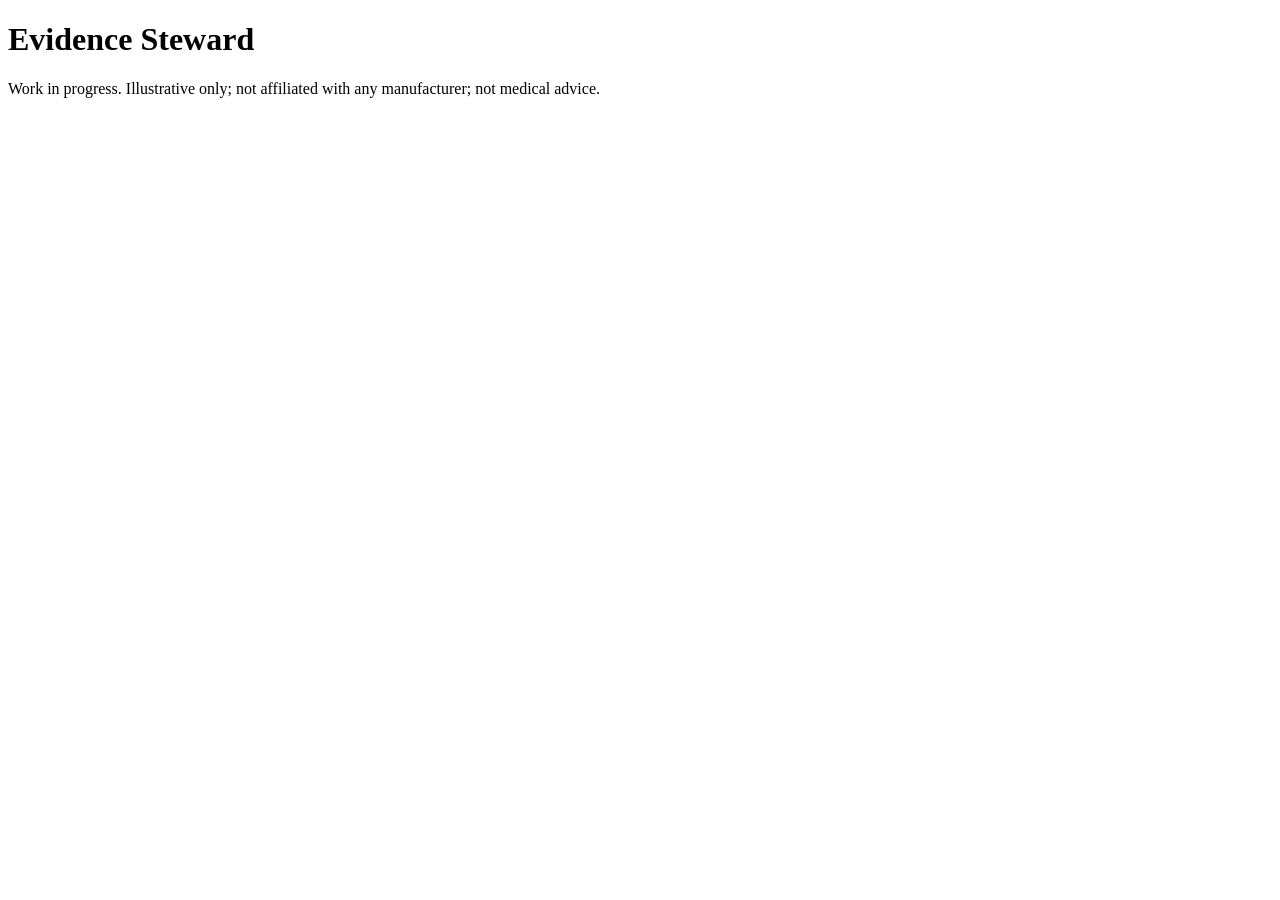
==== docs/index.html @ a33c11fd "Scaffold Evidence Steward and Question Desk sites Co-Authored-By: Claude Opus 5.5 <noreply@anthropic" ====
<!doctype html><html lang="en"><head><meta charset="utf-8"><title>Evidence Steward (work in progress)</title></head>
<body><h1>Evidence Steward</h1><p>Work in progress. Illustrative only; not affiliated with any manufacturer; not medical advice.</p></body></html>
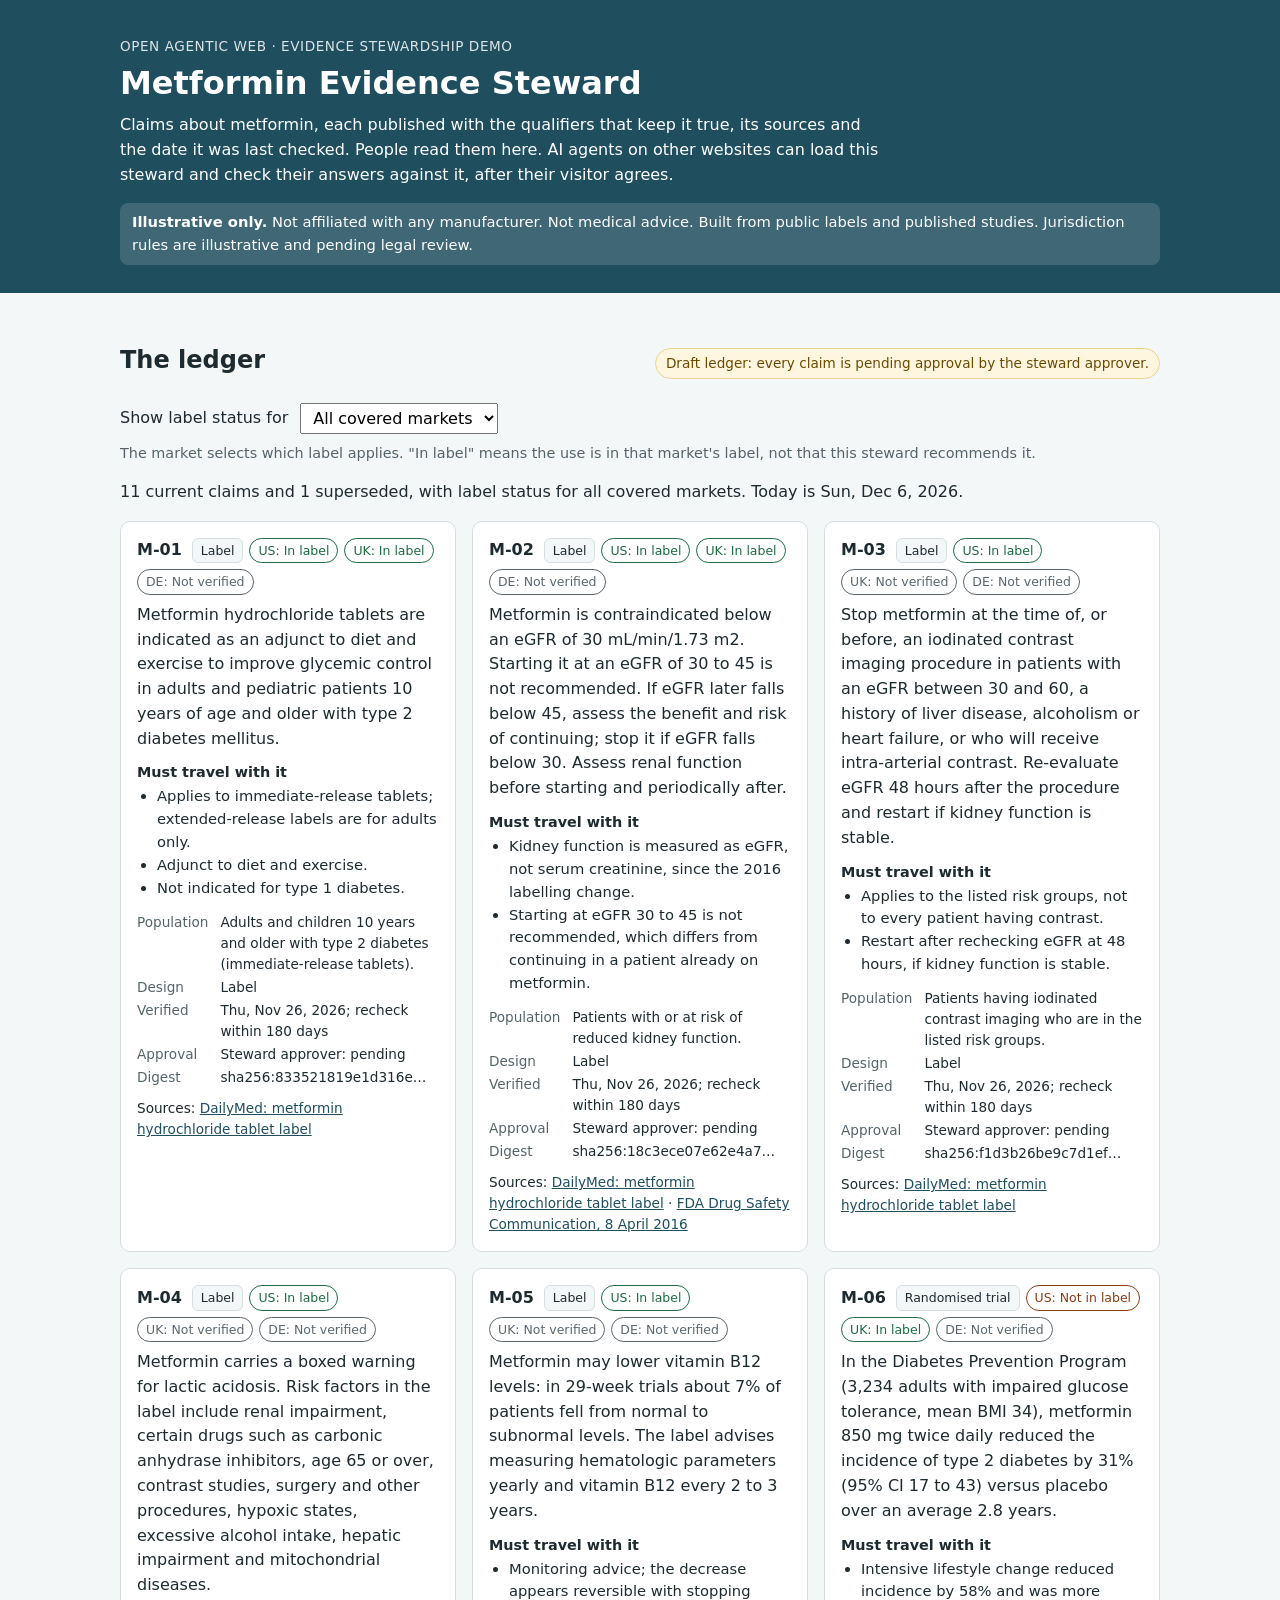
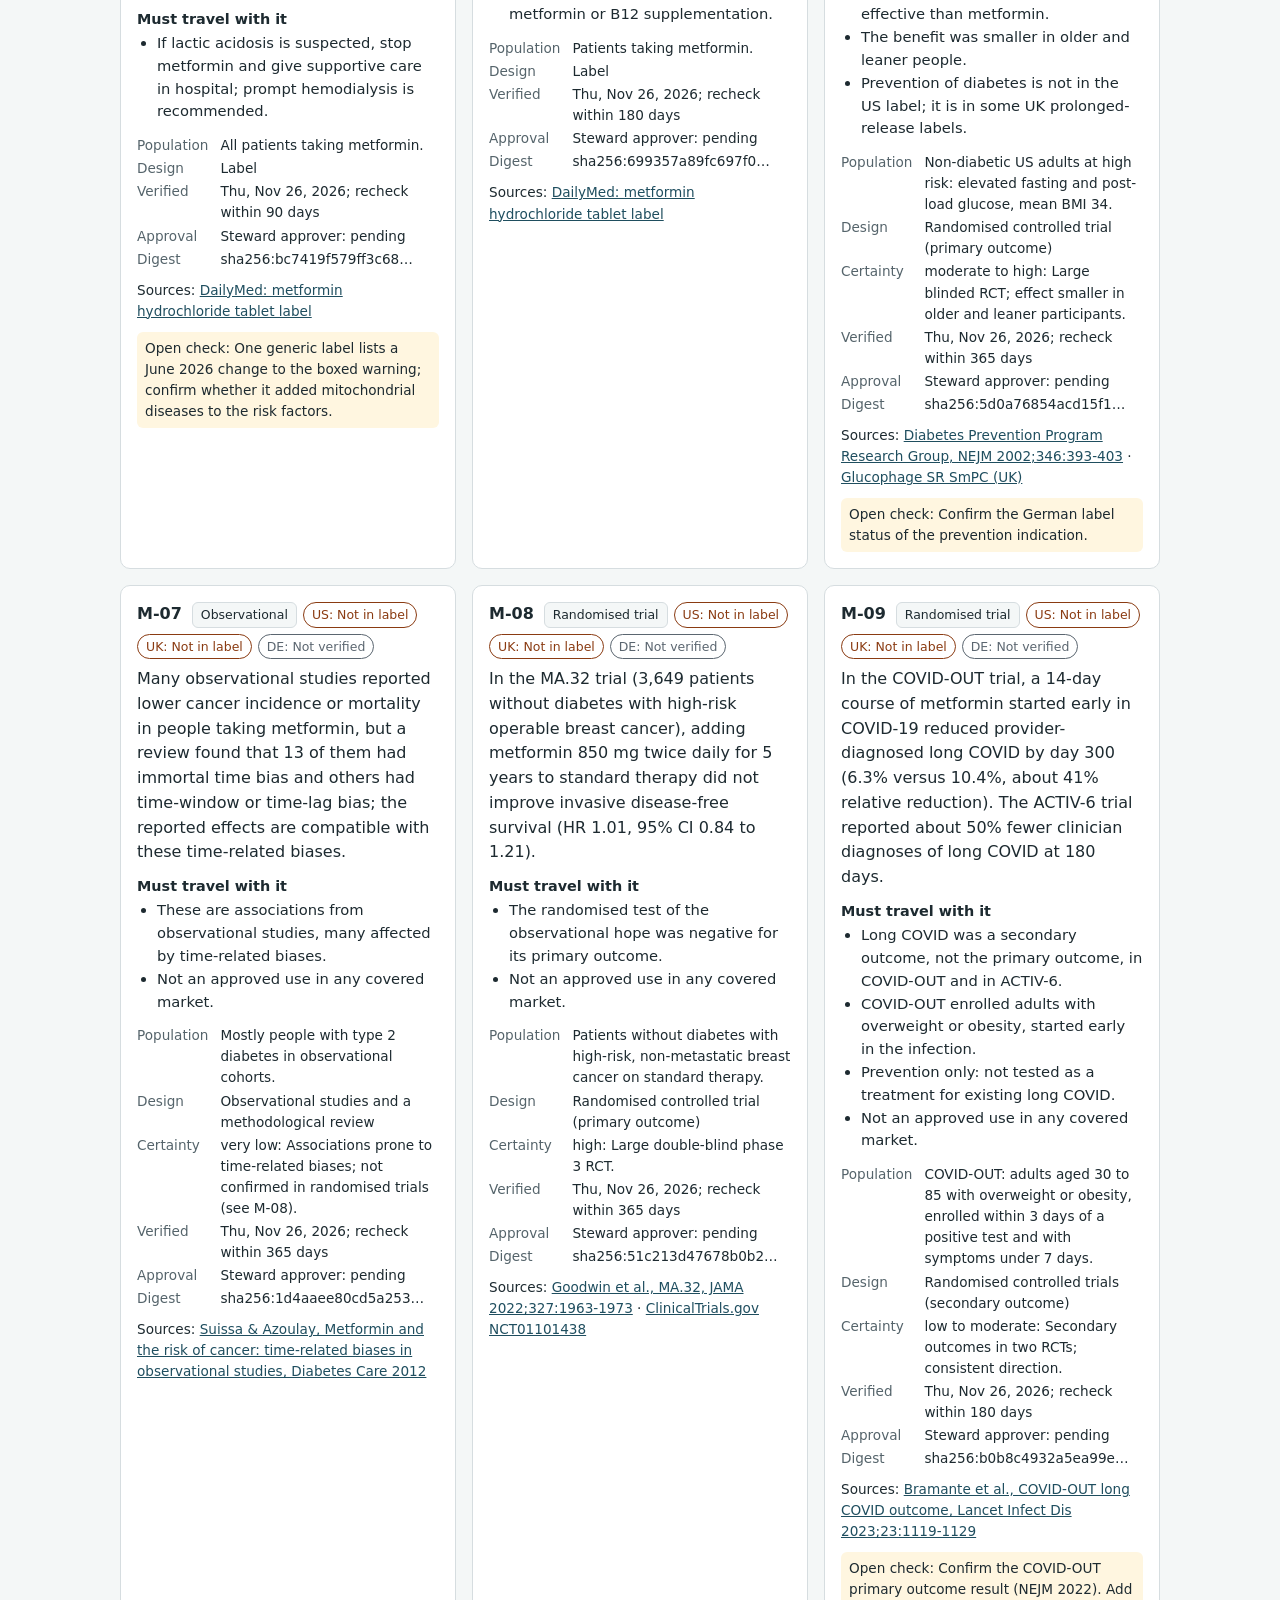
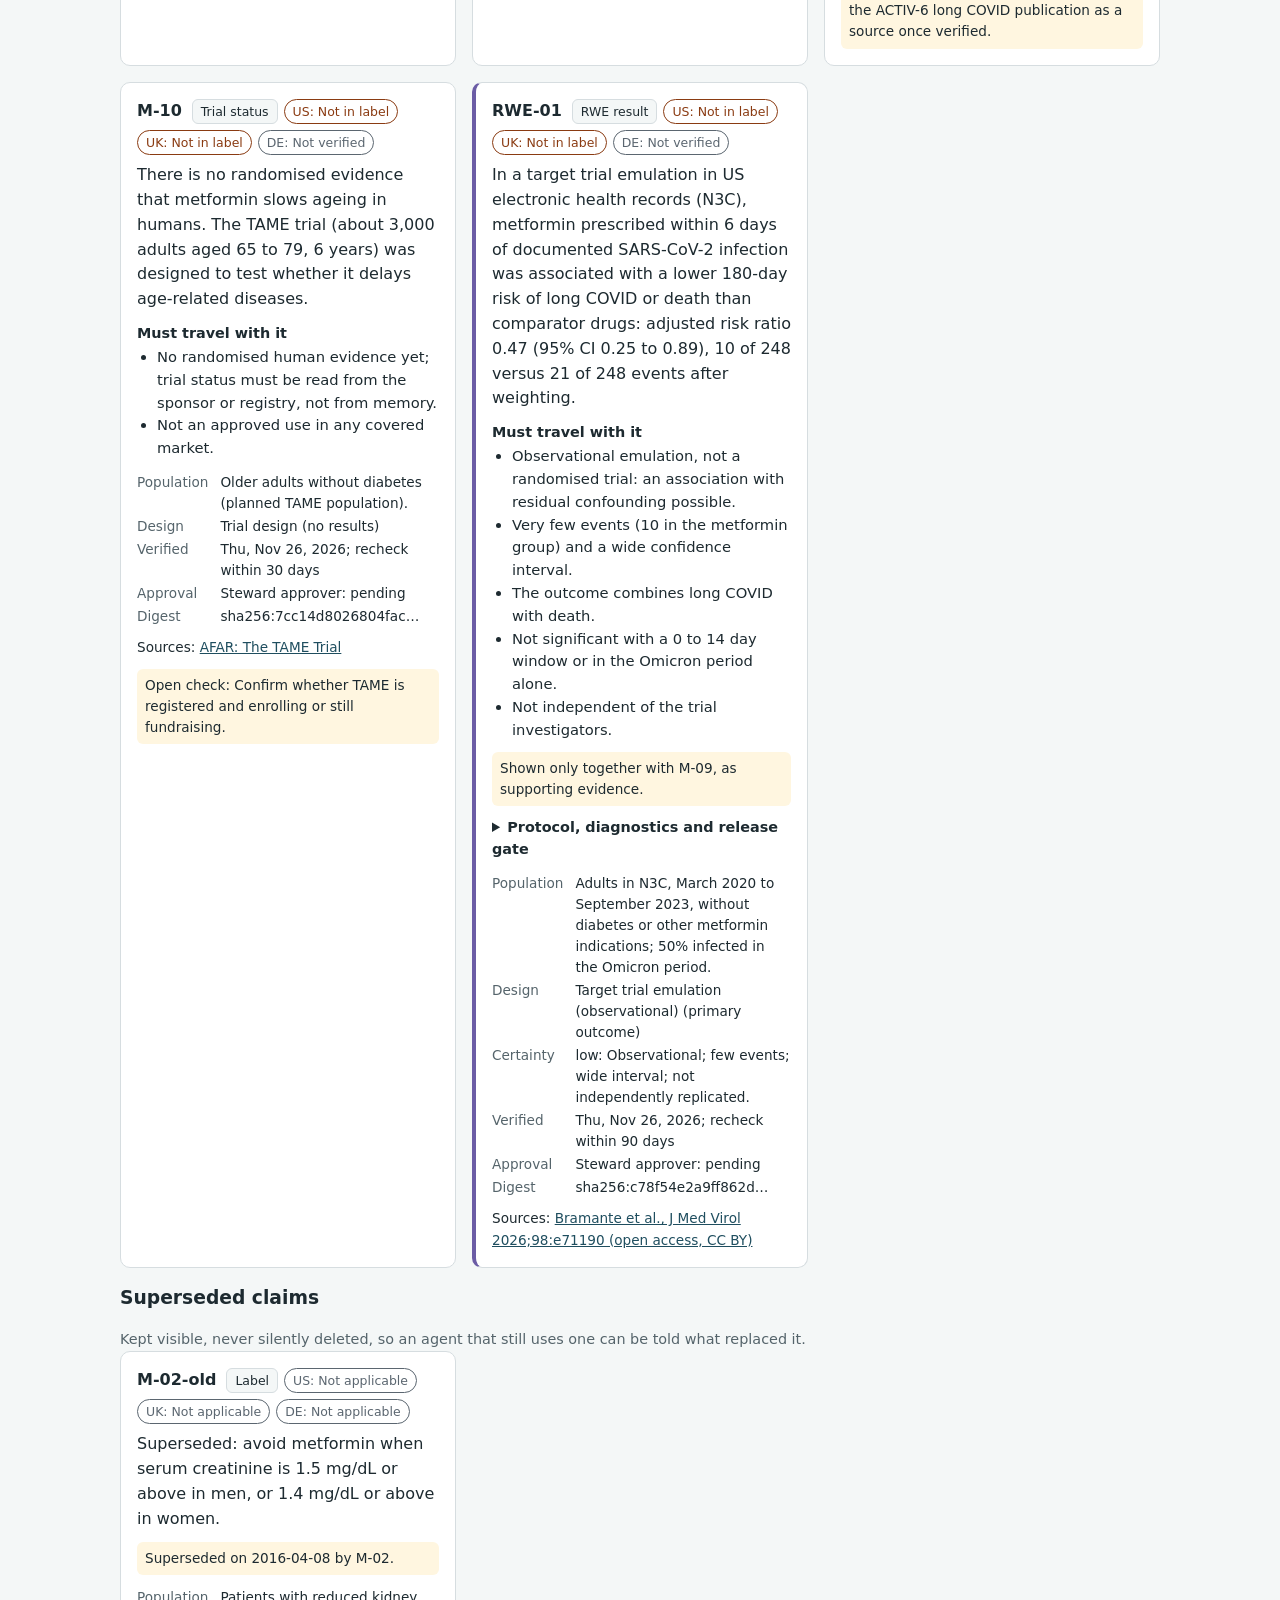
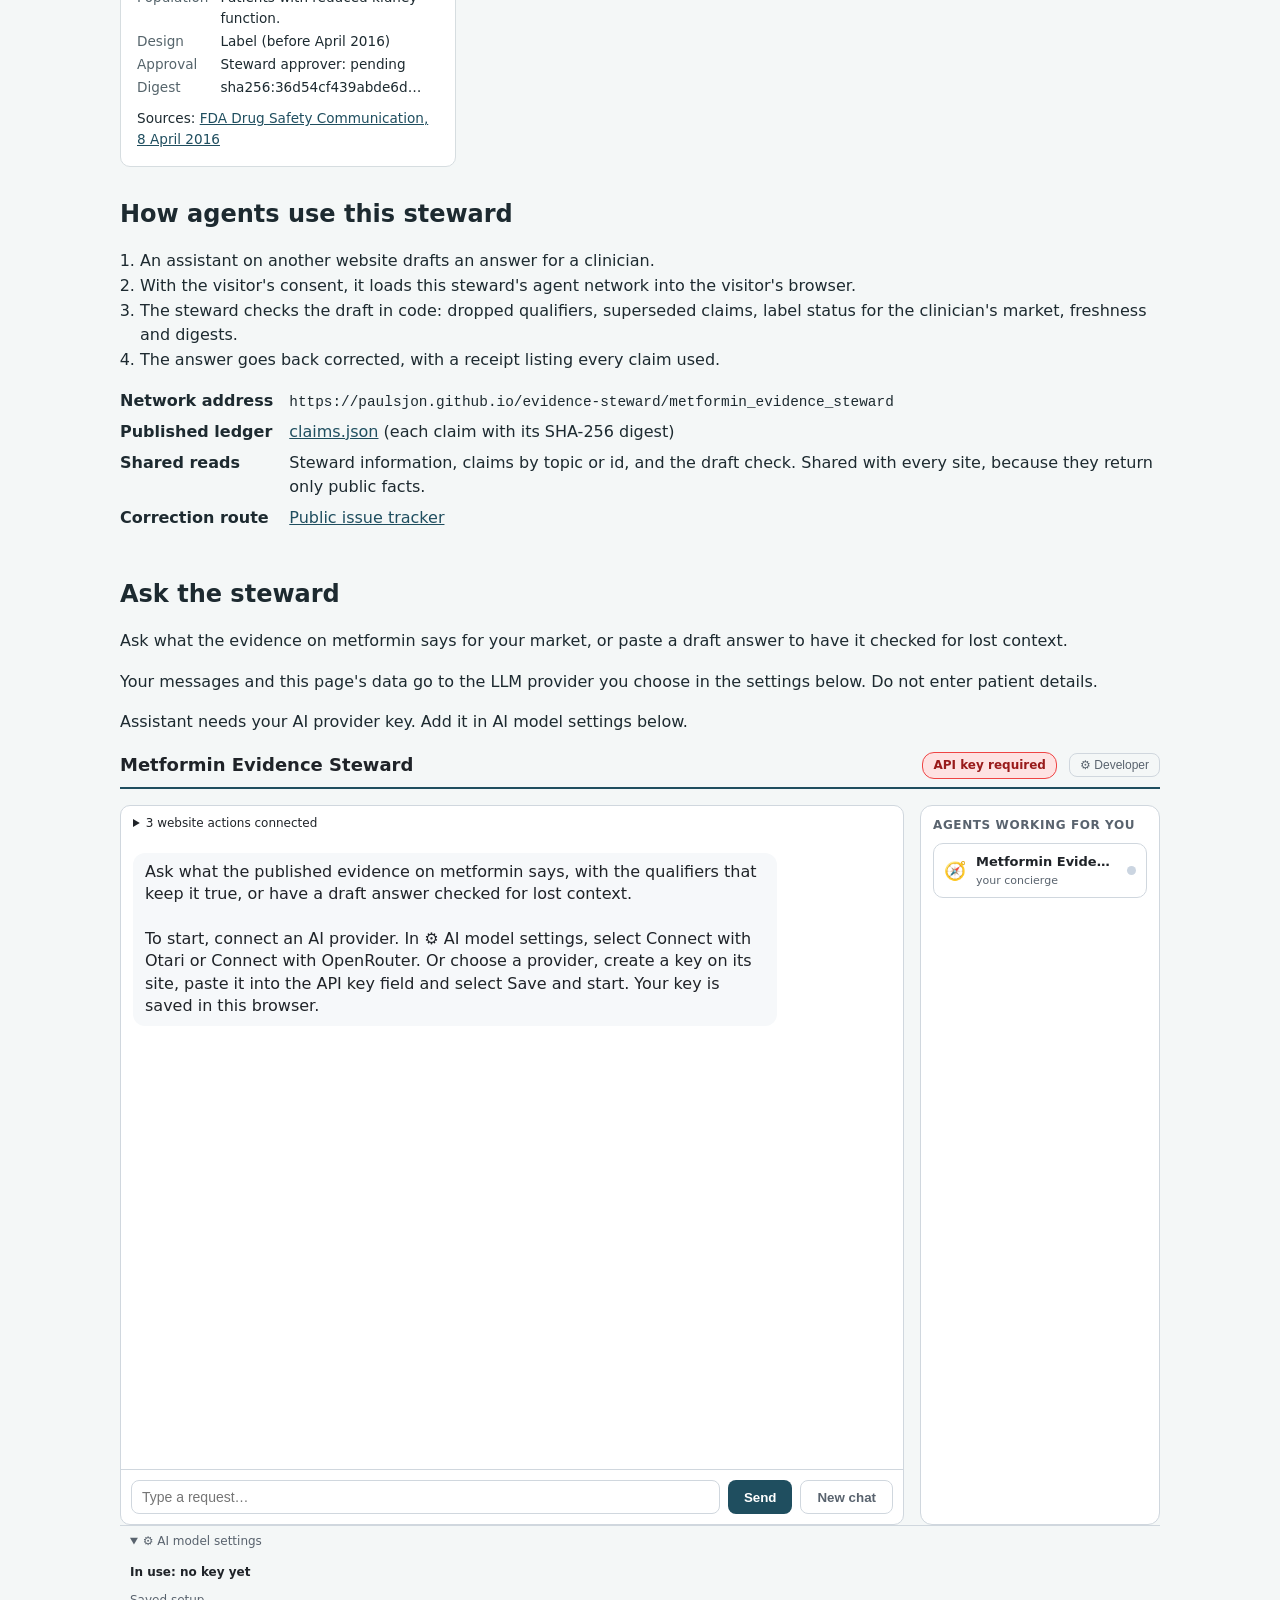
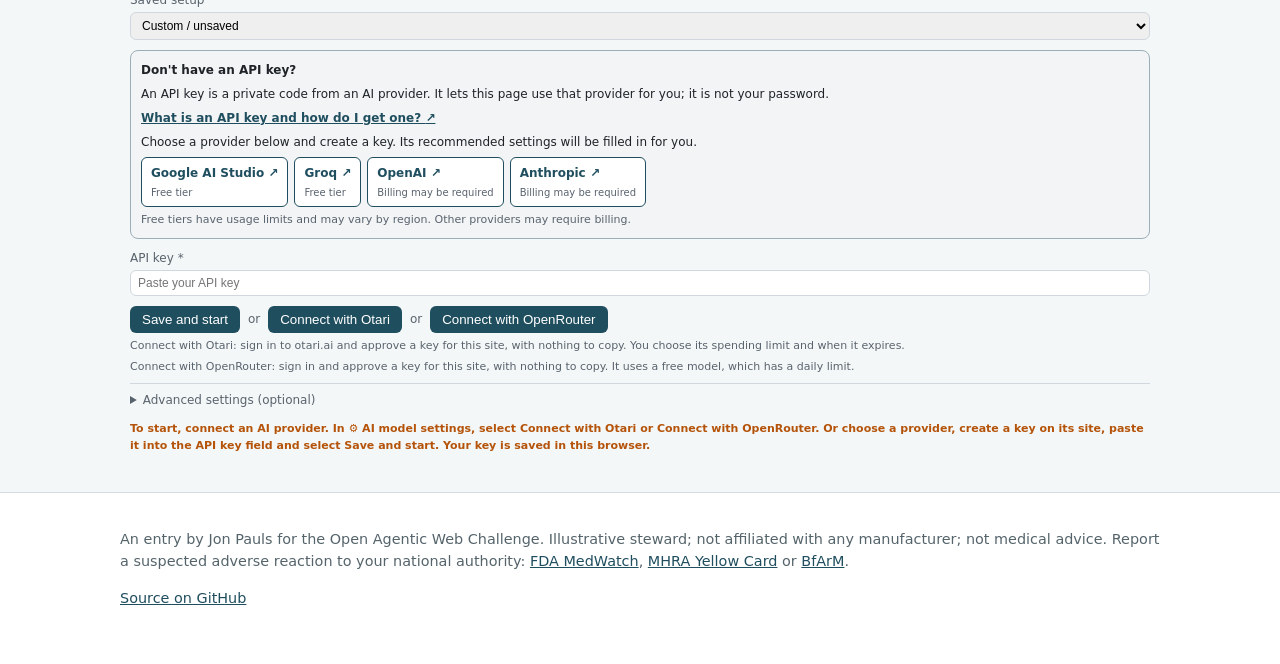
==== commit bec92088: "Build the Metformin Evidence Steward site Ledger of 12 claims with qualifiers, label status by marke" ====
--- a/docs/index.html
+++ b/docs/index.html
@@ -1,2 +1,90 @@
-<!doctype html><html lang="en"><head><meta charset="utf-8"><title>Evidence Steward (work in progress)</title></head>
-<body><h1>Evidence Steward</h1><p>Work in progress. Illustrative only; not affiliated with any manufacturer; not medical advice.</p></body></html>
+<!doctype html>
+<html lang="en">
+<head>
+  <meta charset="utf-8">
+  <meta name="viewport" content="width=device-width, initial-scale=1">
+  <title>Metformin Evidence Steward</title>
+  <meta name="description" content="An illustrative evidence steward for metformin on the open agentic web: versioned claims with the qualifiers that keep them true, for people and for AI agents.">
+  <link rel="icon" href="favicon.svg" type="image/svg+xml">
+  <link rel="stylesheet" href="styles.css">
+  <script type="module" src="js/app.js"></script>
+  <script type="module" src="site.js"></script>
+</head>
+<body>
+  <header class="site-header">
+    <div class="wrap">
+      <p class="eyebrow">Open agentic web · Evidence stewardship demo</p>
+      <h1>Metformin Evidence Steward</h1>
+      <p class="lead">Claims about metformin, each published with the qualifiers that keep it true, its sources and the date it was last checked. People read them here. AI agents on other websites can load this steward and check their answers against it, after their visitor agrees.</p>
+      <p class="banner" role="note"><strong>Illustrative only.</strong> Not affiliated with any manufacturer. Not medical advice. Built from public labels and published studies. Jurisdiction rules are illustrative and pending legal review.</p>
+    </div>
+  </header>
+
+  <main class="wrap">
+    <section id="ledger" aria-labelledby="ledger-heading">
+      <div class="section-head">
+        <h2 id="ledger-heading">The ledger</h2>
+        <p id="approval-state" class="pill pill-pending">Draft ledger: every claim is pending approval.</p>
+      </div>
+      <div class="controls">
+        <label for="jurisdiction">Show label status for</label>
+        <select id="jurisdiction">
+          <option value="unknown">All covered markets</option>
+          <option value="US">United States</option>
+          <option value="UK">United Kingdom</option>
+          <option value="DE">Germany</option>
+        </select>
+        <p class="hint">The market selects which label applies. "In label" means the use is in that market's label, not that this steward recommends it.</p>
+      </div>
+      <p id="ledger-status" role="status">Loading claims…</p>
+      <div id="claims" class="claims"></div>
+
+      <h3 id="superseded-heading">Superseded claims</h3>
+      <p class="hint">Kept visible, never silently deleted, so an agent that still uses one can be told what replaced it.</p>
+      <div id="superseded" class="claims"></div>
+    </section>
+
+    <section id="how" aria-labelledby="how-heading">
+      <h2 id="how-heading">How agents use this steward</h2>
+      <ol class="steps">
+        <li>An assistant on another website drafts an answer for a clinician.</li>
+        <li>With the visitor's consent, it loads this steward's agent network into the visitor's browser.</li>
+        <li>The steward checks the draft in code: dropped qualifiers, superseded claims, label status for the clinician's market, freshness and digests.</li>
+        <li>The answer goes back corrected, with a receipt listing every claim used.</li>
+      </ol>
+      <dl class="facts">
+        <dt>Network address</dt>
+        <dd><code id="network-url">https://paulsjon.github.io/evidence-steward/metformin_evidence_steward</code></dd>
+        <dt>Published ledger</dt>
+        <dd><a href="claims.json">claims.json</a> (each claim with its SHA-256 digest)</dd>
+        <dt>Shared reads</dt>
+        <dd>Steward information, claims by topic or id, and the draft check. Shared with every site, because they return only public facts.</dd>
+        <dt>Correction route</dt>
+        <dd id="correction-route"><a href="https://github.com/paulsjon/evidence-steward/issues">Public issue tracker</a></dd>
+      </dl>
+    </section>
+
+    <section id="assistant" class="assistant" aria-labelledby="assistant-heading">
+      <h2 id="assistant-heading">Ask the steward</h2>
+      <p>Ask what the evidence on metformin says for your market, or paste a draft answer to have it checked for lost context.</p>
+      <p class="assistant-note">Your messages and this page's data go to the LLM provider you choose in the settings below. Do not enter patient details.</p>
+      <p id="assistant-status" role="status">Connecting the assistant… If this message stays, the assistant could not load. You can still use the page directly.</p>
+      <div id="agent-app">
+        <div data-ns-slot="header"></div>
+        <div class="assistant-panels">
+          <div data-ns-slot="chat"></div>
+          <div data-ns-slot="agents"></div>
+        </div>
+        <div data-ns-slot="settings"></div>
+      </div>
+    </section>
+  </main>
+
+  <footer class="site-footer">
+    <div class="wrap">
+      <p>An entry by Jon Pauls for the Open Agentic Web Challenge. Illustrative steward; not affiliated with any manufacturer; not medical advice. Report a suspected adverse reaction to your national authority: <a href="https://www.fda.gov/safety/medwatch-fda-safety-information-and-adverse-event-reporting-program">FDA MedWatch</a>, <a href="https://yellowcard.mhra.gov.uk/">MHRA Yellow Card</a> or <a href="https://www.bfarm.de/EN/Medicinal-products/Pharmacovigilance/_node.html">BfArM</a>.</p>
+      <p><a href="https://github.com/paulsjon/evidence-steward">Source on GitHub</a></p>
+    </div>
+  </footer>
+</body>
+</html>
--- a/docs/styles.css
+++ b/docs/styles.css
@@ -0,0 +1,153 @@
+/* Metformin Evidence Steward: quiet, document-like styling. */
+:root {
+  --ink: #1d2a30;
+  --muted: #55646b;
+  --line: #d6dde0;
+  --paper: #ffffff;
+  --wash: #f4f7f7;
+  --brand: #1f4e5f;
+  --ok: #1e6b45;
+  --no: #8a3b12;
+  --grey: #5b6670;
+  --warn-bg: #fff6e0;
+}
+* { box-sizing: border-box; }
+body { margin: 0; font: 16px/1.55 system-ui, -apple-system, "Segoe UI", sans-serif; color: var(--ink); background: var(--wash); }
+.wrap { max-width: 1080px; margin: 0 auto; padding: 0 20px; }
+a { color: var(--brand); }
+code { font-size: 0.9em; overflow-wrap: anywhere; }
+h1, h2, h3, h4 { line-height: 1.25; }
+.site-header { background: var(--brand); color: #fff; padding: 36px 0 28px; }
+.site-header a { color: #fff; }
+.eyebrow { margin: 0 0 6px; font-size: 0.85rem; letter-spacing: 0.04em; text-transform: uppercase; opacity: 0.85; }
+.site-header h1 { margin: 0 0 10px; font-size: 2rem; }
+.lead { max-width: 760px; margin: 0 0 16px; }
+.banner { display: inline-block; margin: 0; padding: 8px 12px; border-radius: 8px; background: rgba(255,255,255,0.14); font-size: 0.92rem; }
+main section { margin: 32px 0; }
+.section-head { display: flex; flex-wrap: wrap; align-items: baseline; gap: 12px; justify-content: space-between; }
+.pill { margin: 0; padding: 4px 10px; border-radius: 999px; font-size: 0.85rem; }
+.pill-pending { background: var(--warn-bg); color: #6b4a00; border: 1px solid #ecd28f; }
+.controls { display: flex; flex-wrap: wrap; gap: 8px 12px; align-items: center; margin: 8px 0 16px; }
+.controls select { font: inherit; padding: 4px 8px; }
+.hint { flex-basis: 100%; margin: 0; color: var(--muted); font-size: 0.9rem; }
+.claims { display: grid; grid-template-columns: repeat(auto-fill, minmax(320px, 1fr)); gap: 16px; }
+.claim { background: var(--paper); border: 1px solid var(--line); border-radius: 10px; padding: 16px; }
+.claim-rwe_result { border-left: 4px solid #6b5ca5; }
+.claim-head { display: flex; flex-wrap: wrap; gap: 6px; align-items: center; margin-bottom: 8px; }
+.claim-id { font-weight: 700; margin-right: 4px; }
+.badge { font-size: 0.78rem; padding: 2px 8px; border-radius: 6px; background: var(--wash); border: 1px solid var(--line); }
+.chip { font-size: 0.78rem; padding: 2px 8px; border-radius: 999px; border: 1px solid currentColor; }
+.chip-approved { color: var(--ok); }
+.chip-unapproved { color: var(--no); }
+.chip-not_verified, .chip-not_applicable { color: var(--grey); }
+.statement { margin: 0 0 10px; }
+.claim h4 { margin: 12px 0 4px; font-size: 0.9rem; }
+.qualifiers { margin: 0; padding-left: 20px; font-size: 0.92rem; }
+.claim-facts { display: grid; grid-template-columns: max-content 1fr; gap: 2px 12px; margin: 12px 0 0; font-size: 0.85rem; }
+.claim-facts dt { color: var(--muted); }
+.claim-facts dd { margin: 0; overflow-wrap: anywhere; }
+.sources { font-size: 0.85rem; margin: 10px 0 0; }
+.verify-note, .superseded-note, .companion-note { font-size: 0.85rem; margin: 10px 0 0; padding: 6px 8px; border-radius: 6px; background: var(--warn-bg); }
+.rwe summary { cursor: pointer; margin-top: 10px; font-weight: 600; font-size: 0.9rem; }
+.rwe ul { font-size: 0.85rem; padding-left: 20px; }
+.steps { padding-left: 20px; }
+.facts { display: grid; grid-template-columns: max-content 1fr; gap: 6px 16px; }
+.facts dt { font-weight: 600; }
+.facts dd { margin: 0; }
+.site-footer { border-top: 1px solid var(--line); padding: 20px 0 40px; color: var(--muted); font-size: 0.9rem; background: var(--paper); }
+@media (max-width: 640px) { .claim-facts, .facts { grid-template-columns: 1fr; } }
+/* Assistant layout. Append to the site's stylesheet and set the colors to the site's palette. */
+.assistant { margin-top: 48px; }
+
+/* The runtime reads these variables for its chat, settings and agent panels.
+   The chat background below also uses --ns-bg. White text sits on --ns-primary (the
+   visitor's messages, Send, and the chat form and settings buttons) and on --ns-accent
+   (Send while a turn is steered), so give both at least 4.5:1 contrast with white.
+   --ns-accent also underlines the chat header. */
+#agent-app {
+  --ns-font: system-ui, sans-serif;
+  --ns-bg: #ffffff;
+  --ns-fg: #1f2328;
+  --ns-primary: #1f4e5f;
+  --ns-accent: #1f4e5f;
+  --ns-border: #d0d7de;
+  --ns-panelbg: #ffffff;
+  --ns-msgbg: #f6f8fa;
+  --ns-muted: #59636e;
+}
+
+.assistant-panels {
+  display: grid;
+  grid-template-columns: minmax(0, 1fr) 240px;
+  gap: 16px;
+  margin-top: 16px;
+}
+
+/* Set the height once the runtime has mounted the chat, so a failed load leaves no
+   empty box. */
+#agent-app.ns-composed-app [data-ns-slot="chat"] { height: 720px; }
+/* The runtime gives the chat no background of its own. Keep --ns-msgbg different from
+   --ns-bg, or bot replies lose their bubble. */
+#agent-app .ns-chat { background: var(--ns-bg); }
+
+/* Site-wide form rules often stretch the runtime's own controls. Undo them here. */
+#agent-app input[type="checkbox"],
+#agent-app input[type="radio"] { width: auto; }
+#agent-app .ns-header { flex-wrap: wrap; }
+/* Site label rules add margins and bold text, and the inputs inside the labels inherit
+   the weight. */
+#agent-app .ns-settings-body label { margin: 4px 0; font-weight: 400; }
+/* Chat forms label radio groups with a legend, so site legend fonts would reach them. */
+#agent-app .ns-w-label { font-family: inherit; }
+/* Site label rules add margins to chat form fields and make their options bold. */
+#agent-app .ns-widget label { margin: 0; }
+#agent-app .ns-w-radio label,
+#agent-app .ns-w-multi label,
+#agent-app .ns-w-toggle { font-weight: 400; }
+/* The runtime sizes radio and multi-choice options but not the checkbox label. */
+#agent-app .ns-w-toggle { font-size: 13px; }
+/* The runtime spaces its buttons with gap. A site's button margin pushes Send below the input. */
+#agent-app button { margin: 0; }
+/* Chat choices are buttons with a light background. A site's button color can hide their
+   titles. */
+#agent-app .ns-w-choice { color: var(--ns-fg); }
+/* A site's button:hover background also reaches the runtime's plain buttons, behind
+   their dark text. Keep the runtime's own backgrounds. */
+#agent-app .ns-devtoggle:not(.on):hover,
+#agent-app .ns-modal-close:hover { background: transparent; }
+#agent-app .ns-w-choice:disabled:hover { background: #fafbfc; }
+/* The runtime's message rule hides the partner consent card's own background, and its
+   Decline label then has too little contrast. */
+#agent-app .ns-consent { background: #fffbeb; }
+/* While a consent card waits, the status line above it already says "Contacting", though
+   nothing has been sent. Hide it until the visitor answers. */
+#agent-app .ns-msgs:has(.ns-consent-actions) > .ns-turn-status { display: none; }
+/* Long links in a reply would run out of the bubble on a phone. "anywhere" would also
+   let the consent card's buttons shrink and split their labels. */
+#agent-app .ns-msg { overflow-wrap: break-word; }
+/* On a phone the consent card is too narrow for its three buttons in one row, and
+   "Always allow" breaks onto two lines. Keep each label whole and wrap the row. */
+#agent-app .ns-consent-actions { flex-wrap: wrap; }
+#agent-app .ns-consent-actions button { white-space: nowrap; }
+
+/* site.js and the runtime add their confirmation dialogs to <body>, outside #agent-app.
+   Site h2 rules reach the heading, and the two buttons touch. A right margin keeps
+   wrapped buttons lined up on the left. */
+body > dialog h2 { margin: 0 0 12px; font: 700 1.25em system-ui, sans-serif; }
+body > dialog button { margin-right: 8px; }
+/* site.js's dialog: the details in two columns, and a plain decline button, so the two
+   choices do not look the same. */
+.assistant-review { max-width: 640px; width: 85%; max-height: 85vh; overflow: auto; border: 1px solid #888; border-radius: 12px; padding: 24px; font: 16px system-ui, sans-serif; }
+.assistant-review dl { display: grid; grid-template-columns: fit-content(40%) 1fr; gap: 4px 16px; margin: 12px 0; }
+.assistant-review dt { font-weight: 600; }
+.assistant-review dd { margin: 0; overflow-wrap: anywhere; }
+.assistant-review details { margin: 12px 0; }
+.assistant-review pre { white-space: pre-wrap; overflow-wrap: anywhere; }
+.assistant-review .assistant-decline { background: transparent; color: inherit; border: 1px solid currentColor; }
+
+@media (max-width: 760px) {
+  .assistant-panels { grid-template-columns: 1fr; }
+  /* On a phone, each detail goes under its label, so an email is not split. */
+  .assistant-review dl { grid-template-columns: 1fr; gap: 0; }
+  .assistant-review dd { margin-bottom: 8px; }
+}
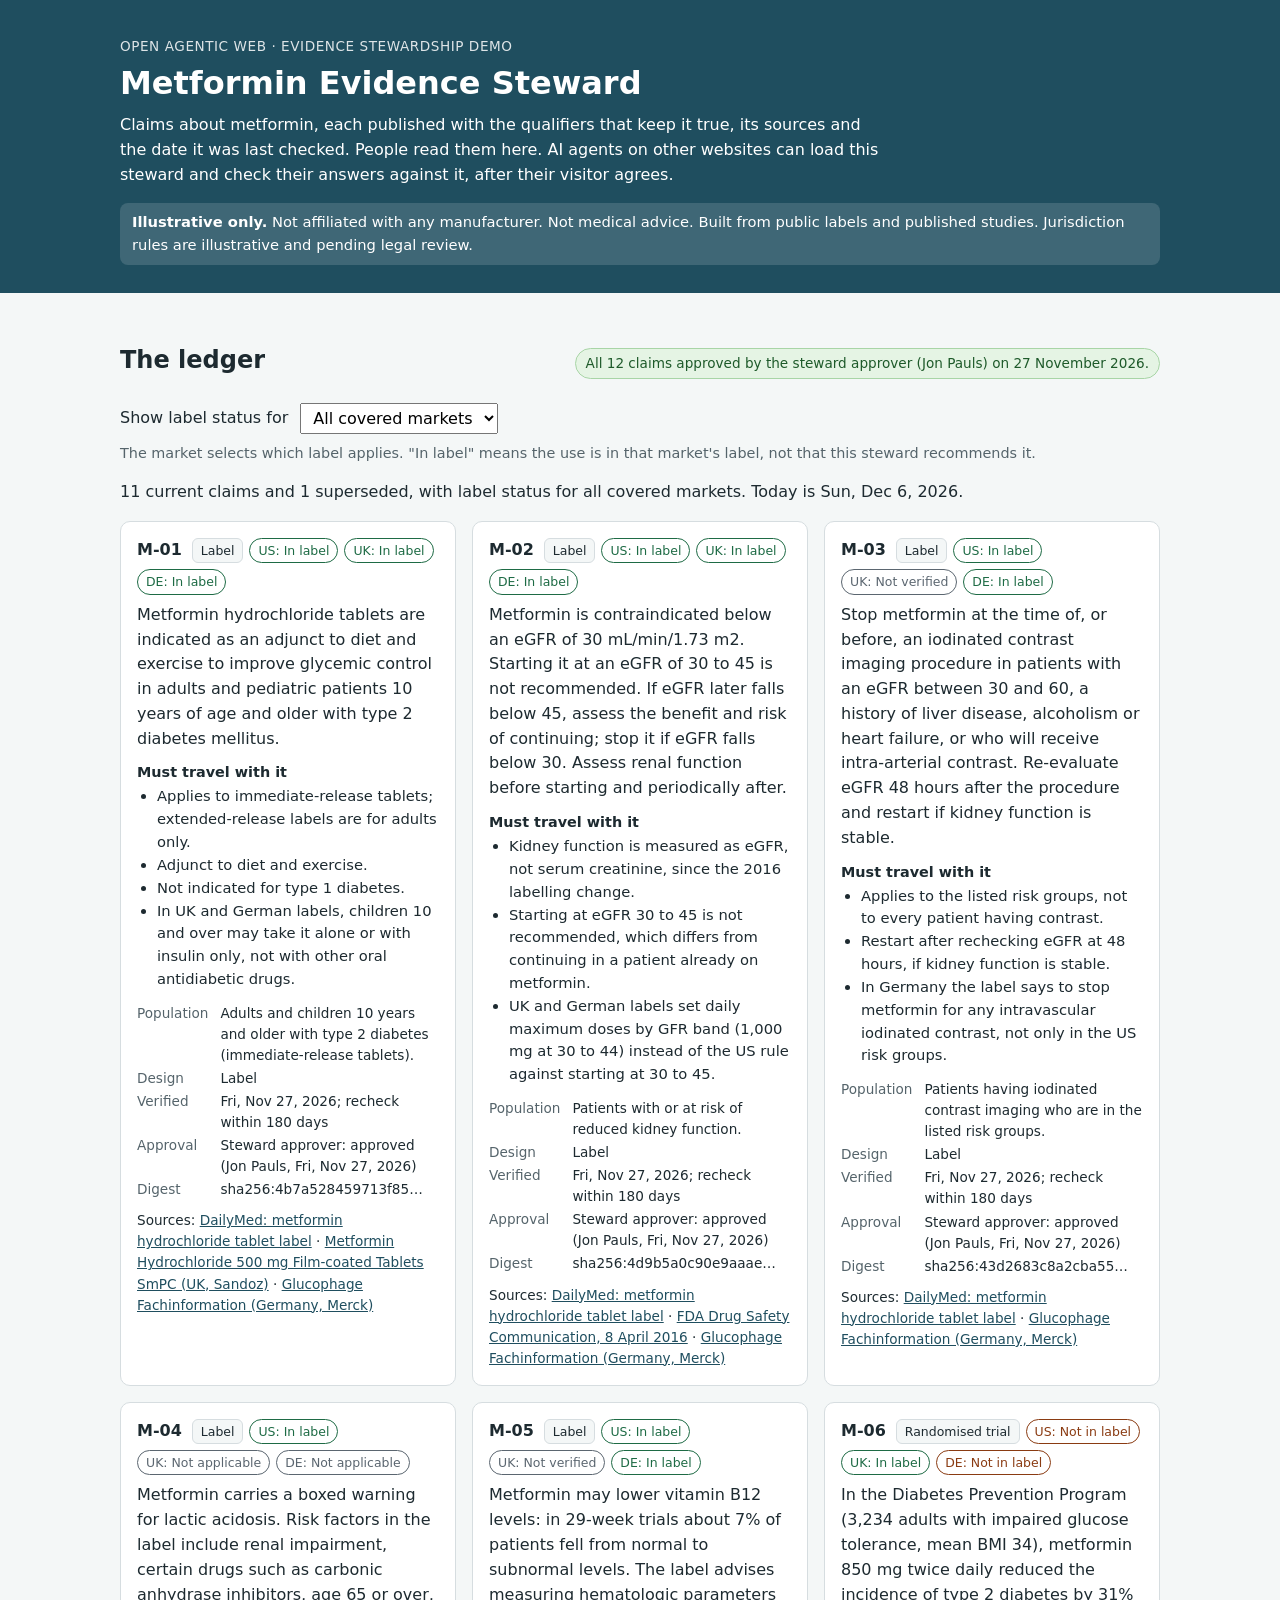
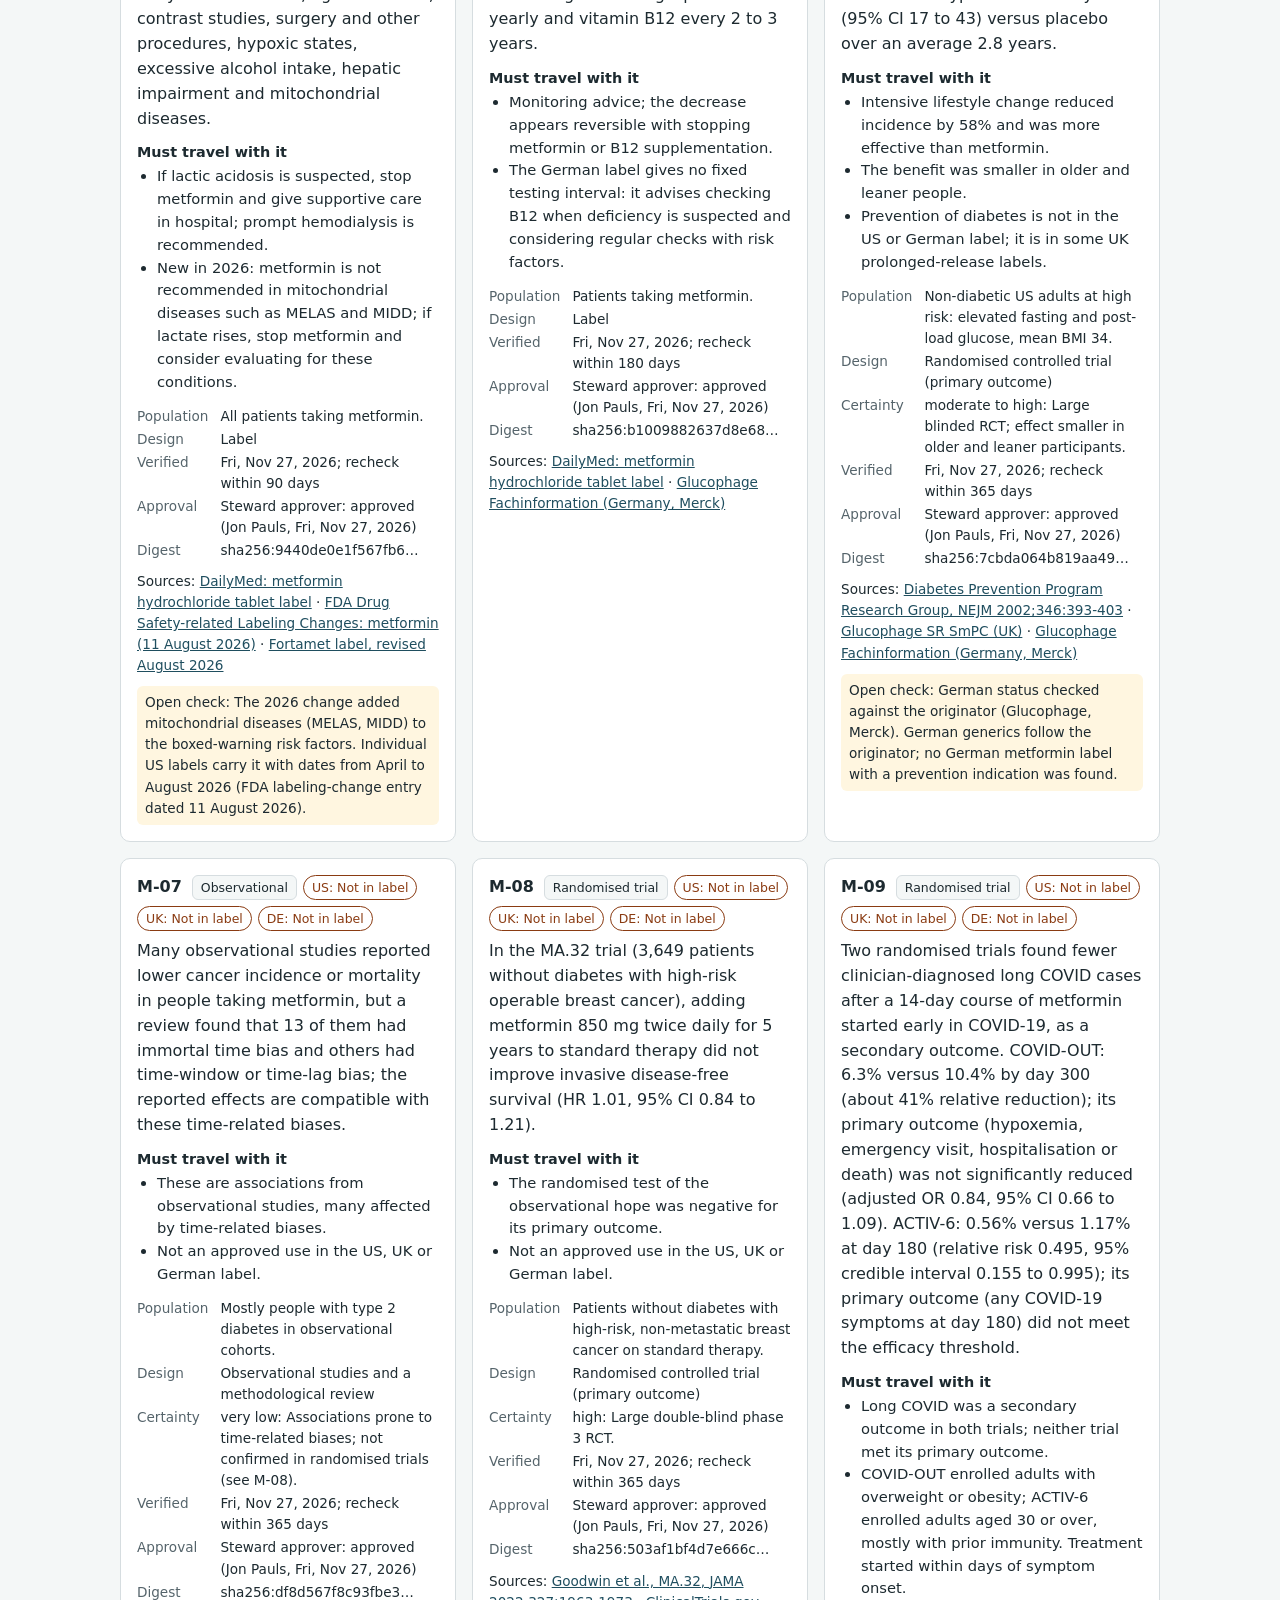
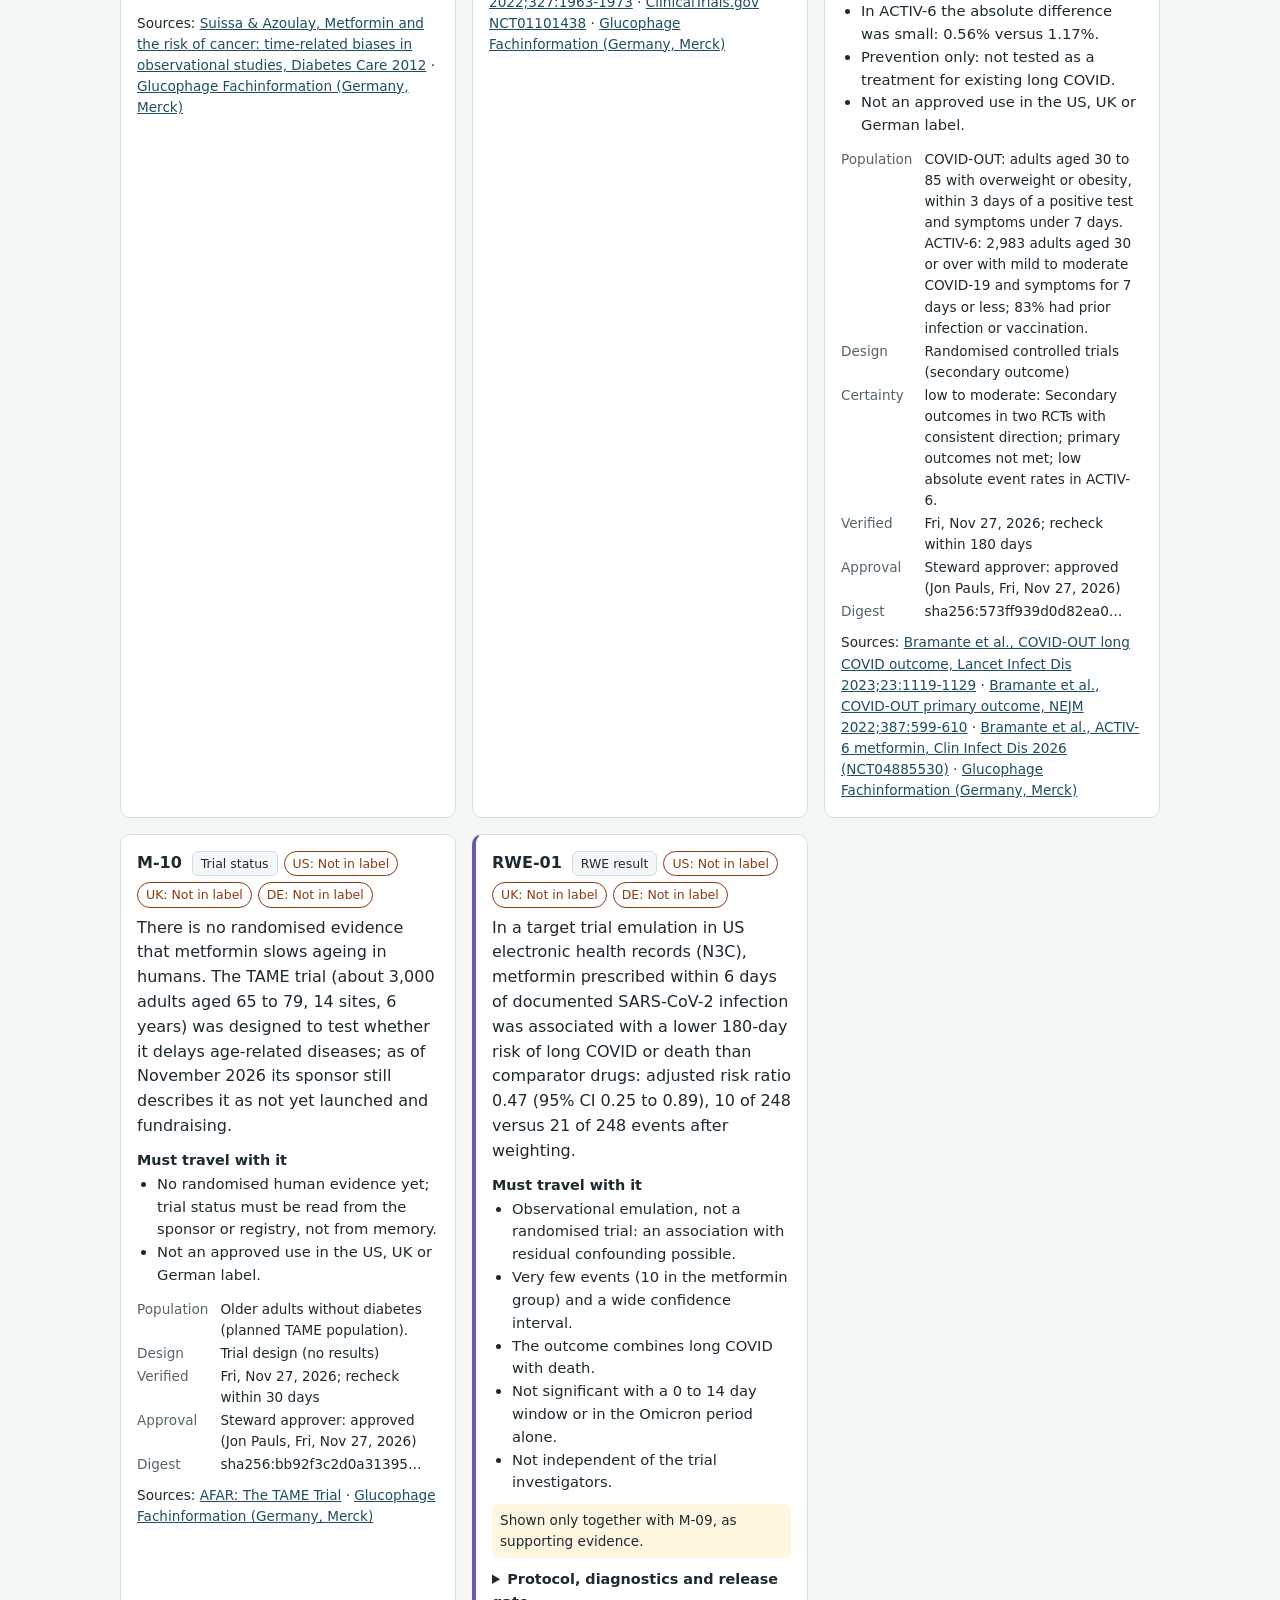
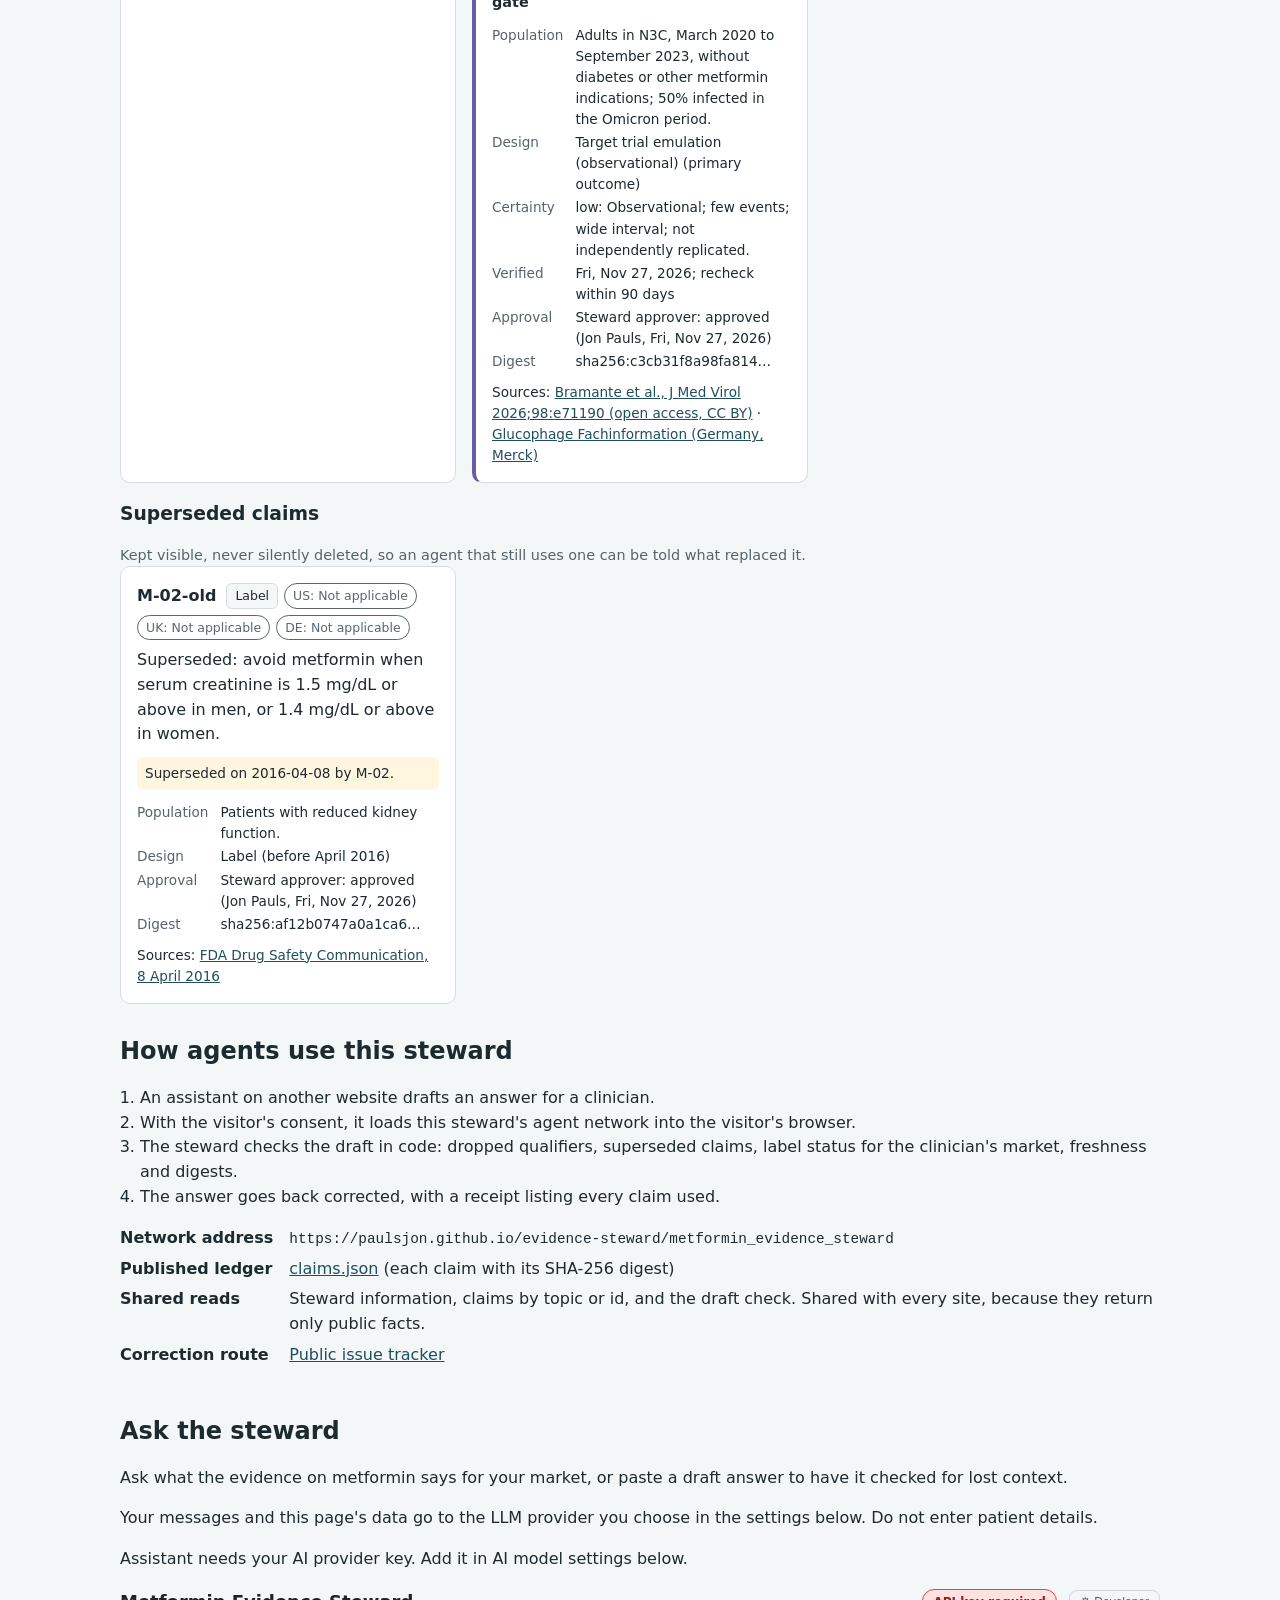
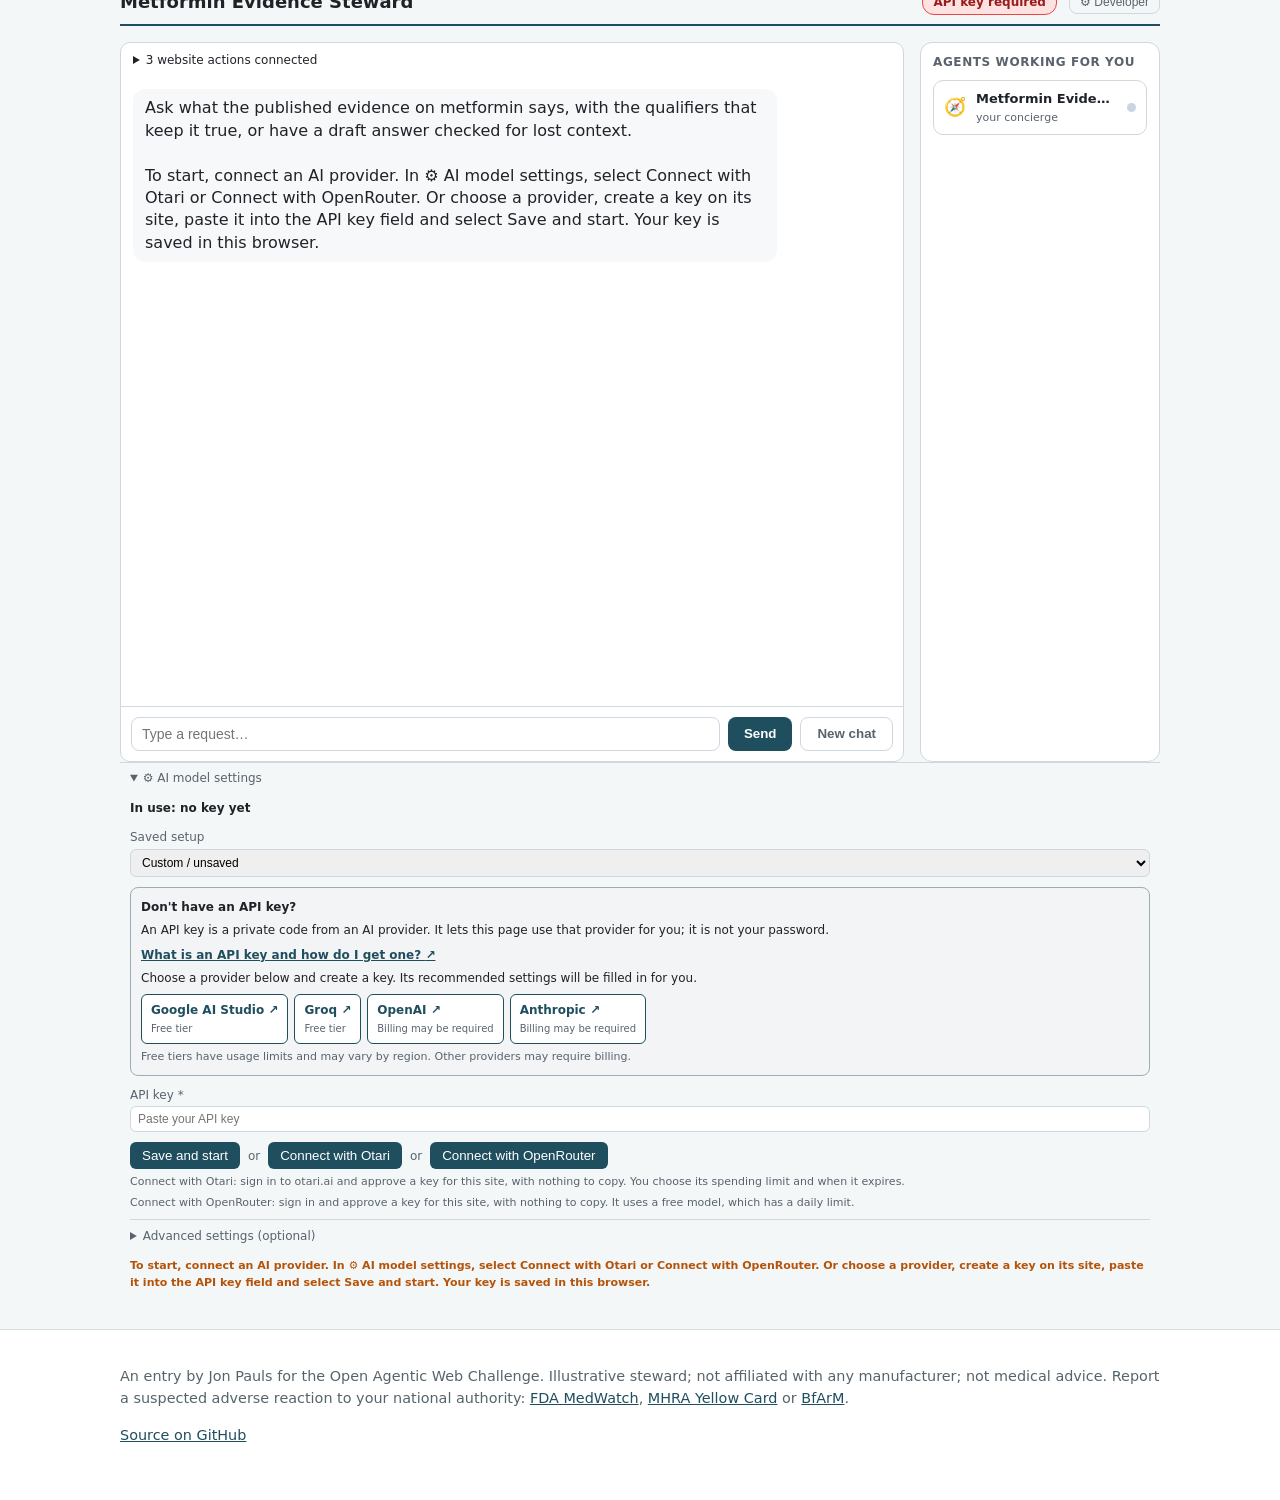
==== commit 1f080039: "Record steward approval of all 12 claims (ledger 0.2.0) Approved by Jon Pauls on 27 November 2026 af" ====
--- a/docs/index.html
+++ b/docs/index.html
@@ -24,7 +24,7 @@
     <section id="ledger" aria-labelledby="ledger-heading">
       <div class="section-head">
         <h2 id="ledger-heading">The ledger</h2>
-        <p id="approval-state" class="pill pill-pending">Draft ledger: every claim is pending approval.</p>
+        <p id="approval-state" class="pill pill-approved">All 12 claims approved by the steward approver (Jon Pauls) on 27 November 2026.</p>
       </div>
       <div class="controls">
         <label for="jurisdiction">Show label status for</label>
--- a/docs/styles.css
+++ b/docs/styles.css
@@ -26,6 +26,7 @@
 main section { margin: 32px 0; }
 .section-head { display: flex; flex-wrap: wrap; align-items: baseline; gap: 12px; justify-content: space-between; }
 .pill { margin: 0; padding: 4px 10px; border-radius: 999px; font-size: 0.85rem; }
+.pill-approved { background: #e5f4e4; color: #1e5a2a; border: 1px solid #a8d5a6; }
 .pill-pending { background: var(--warn-bg); color: #6b4a00; border: 1px solid #ecd28f; }
 .controls { display: flex; flex-wrap: wrap; gap: 8px 12px; align-items: center; margin: 8px 0 16px; }
 .controls select { font: inherit; padding: 4px 8px; }
@@ -37,8 +38,8 @@
 .claim-id { font-weight: 700; margin-right: 4px; }
 .badge { font-size: 0.78rem; padding: 2px 8px; border-radius: 6px; background: var(--wash); border: 1px solid var(--line); }
 .chip { font-size: 0.78rem; padding: 2px 8px; border-radius: 999px; border: 1px solid currentColor; }
-.chip-approved { color: var(--ok); }
-.chip-unapproved { color: var(--no); }
+.chip-in_label { color: var(--ok); }
+.chip-not_in_label { color: var(--no); }
 .chip-not_verified, .chip-not_applicable { color: var(--grey); }
 .statement { margin: 0 0 10px; }
 .claim h4 { margin: 12px 0 4px; font-size: 0.9rem; }
